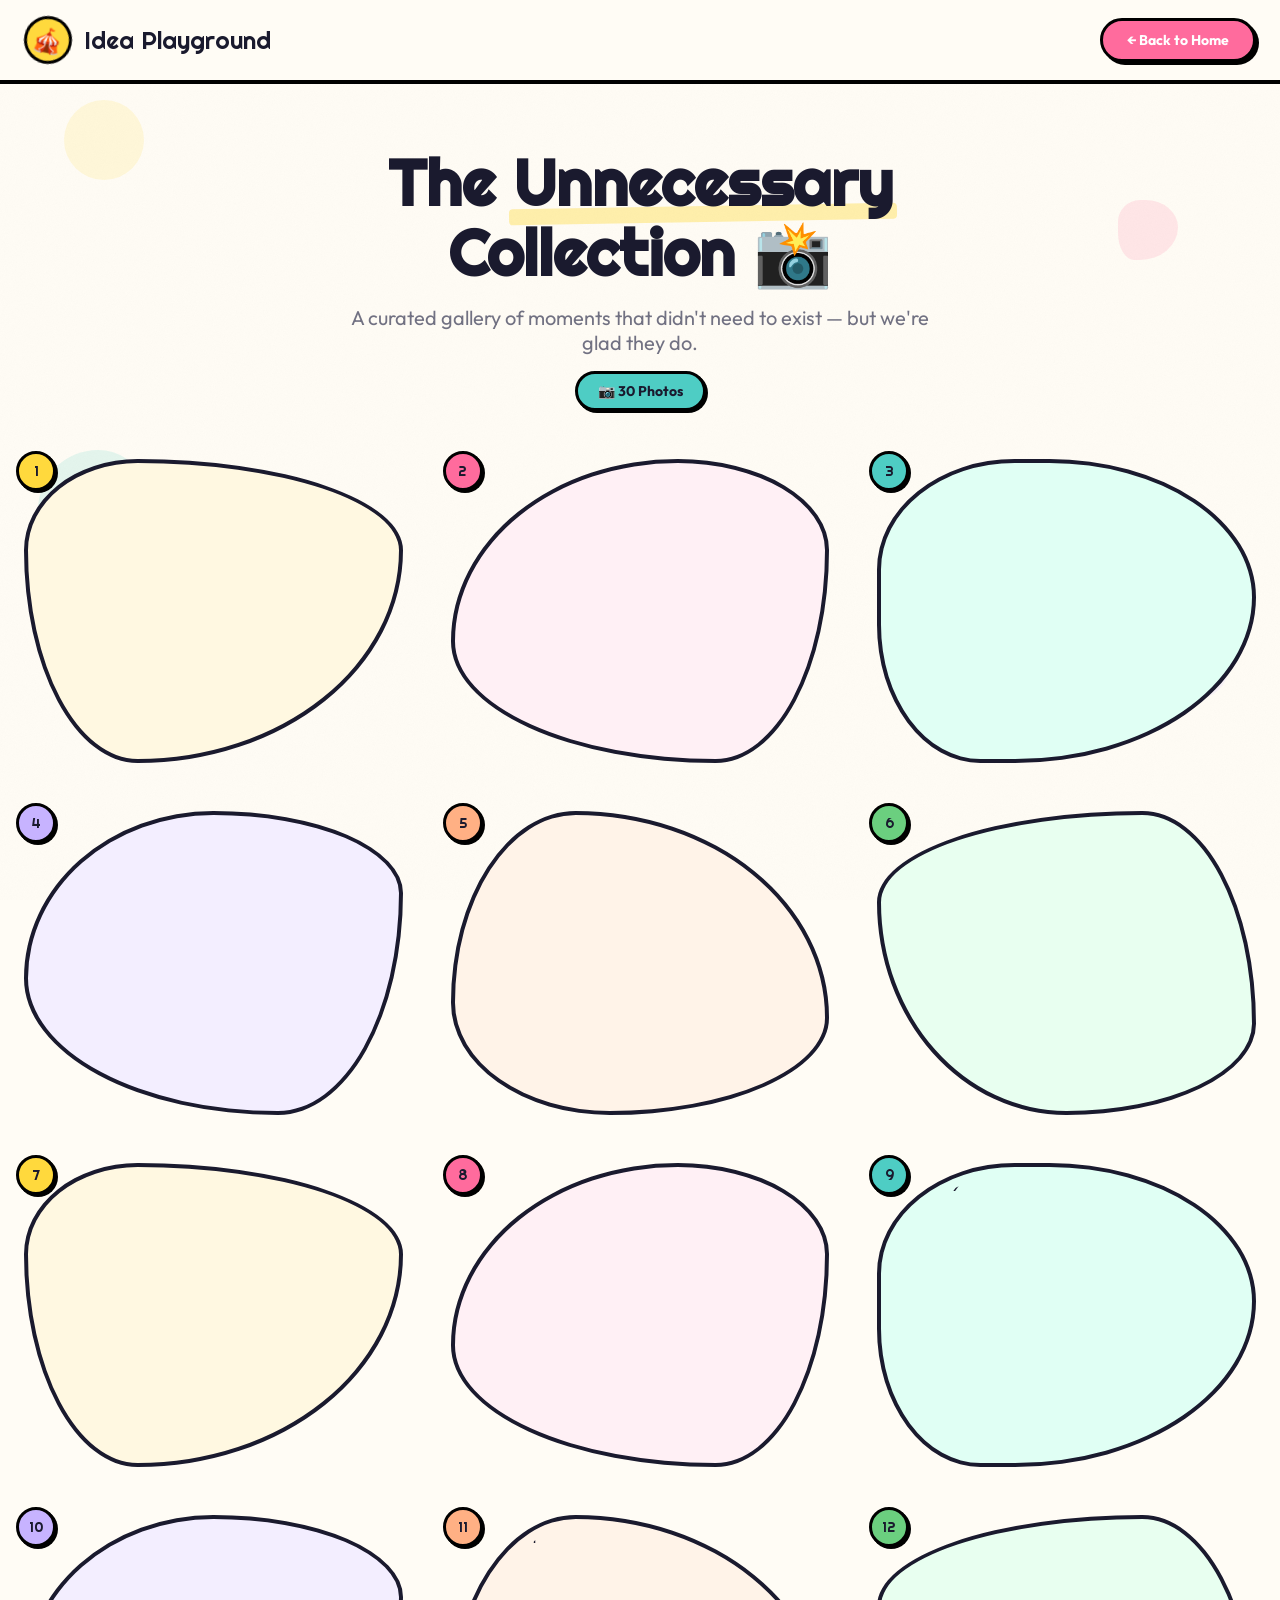
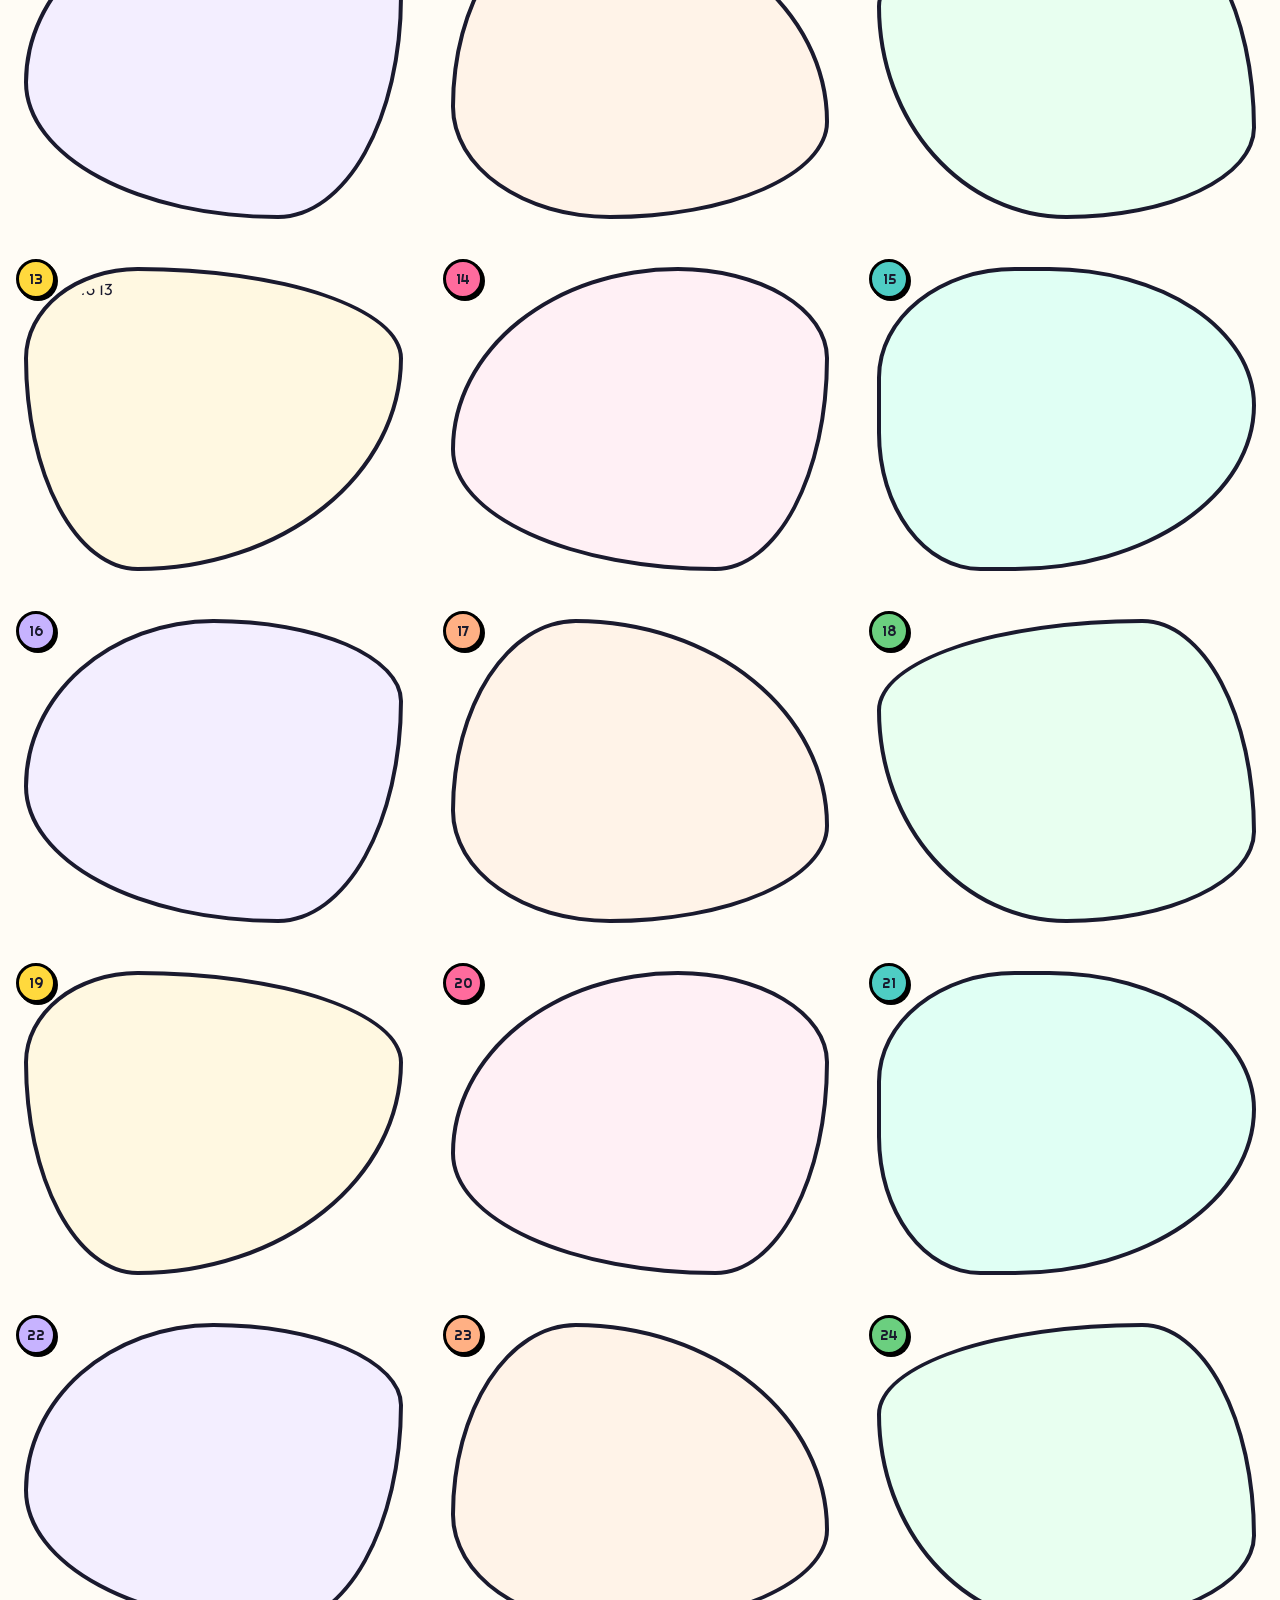
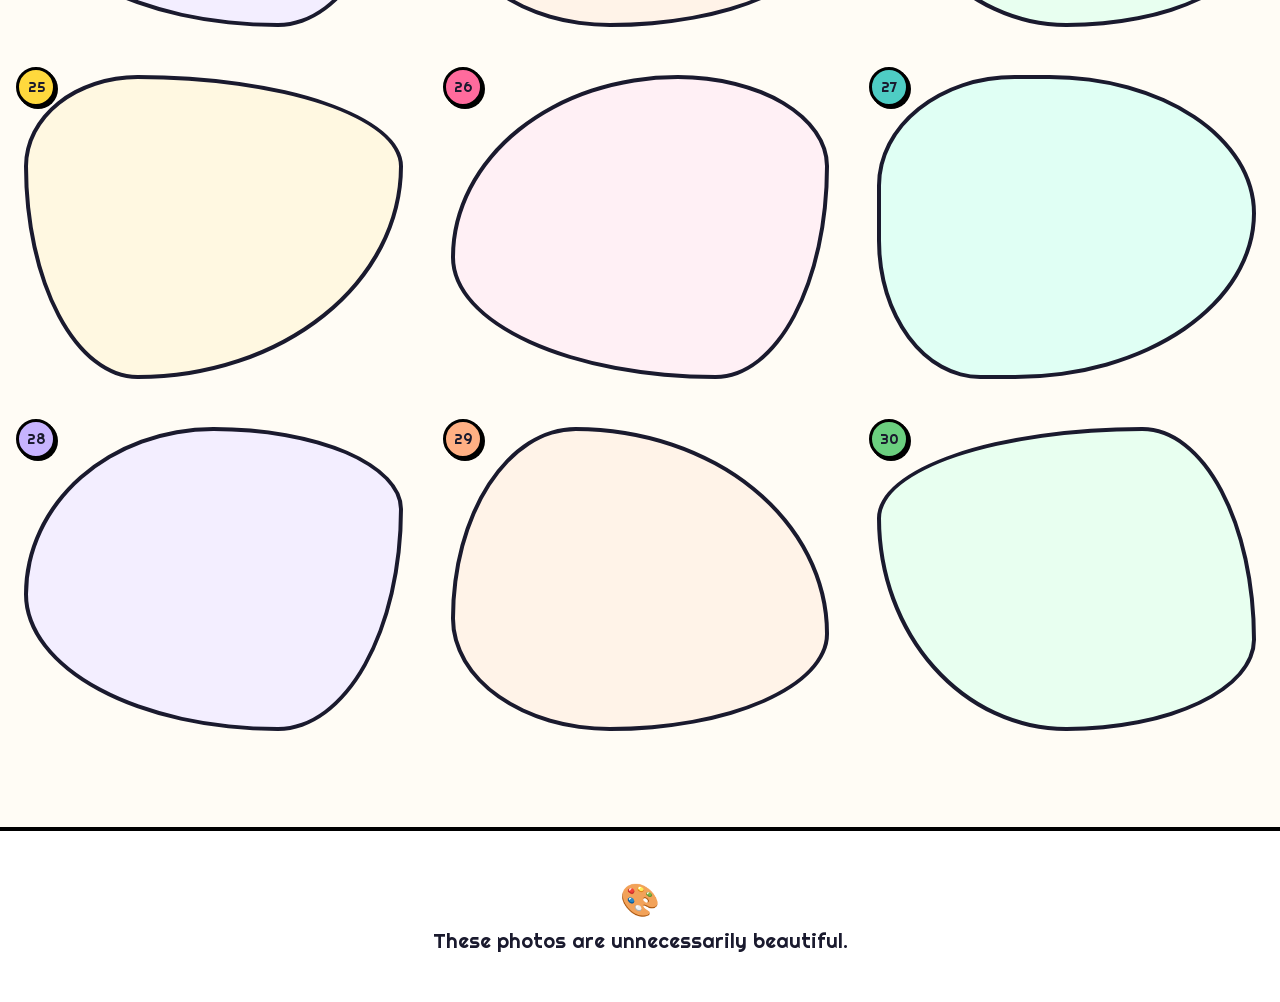
==== gallery.html @ 0ac9decb "Add files via upload" ====
<!DOCTYPE html>
<html lang="en">
<head>
  <meta charset="utf-8">
  <meta name="viewport" content="width=device-width, initial-scale=1">
  <title>Sada Gallery — The Unnecessary Collection</title>
  <meta name="description" content="A whimsical photo gallery with animated blob frames">
  <link rel="preconnect" href="https://fonts.googleapis.com">
  <link rel="preconnect" href="https://fonts.gstatic.com" crossorigin>
  <link href="https://fonts.googleapis.com/css2?family=Righteous&family=Outfit:wght@300;400;500;600;700;800&display=swap" rel="stylesheet">
  <style>
    /* ===== Variables ===== */
    :root {
      --font-display: 'Righteous', sans-serif;
      --font-body: 'Outfit', sans-serif;
      --background: #fffcf5;
      --foreground: #1a1a2e;
      --muted: #717182;
      --sunshine: #FFD93D;
      --coral: #FF6B9D;
      --sky: #6BCF7F;
      --mint: #4ECDC4;
      --lavender: #C7B3FF;
      --peach: #FFB084;
    }

    /* ===== Reset ===== */
    *, *::before, *::after { margin: 0; padding: 0; box-sizing: border-box; }
    html { scroll-behavior: smooth; }

    body {
      font-family: var(--font-body);
      background-color: var(--background);
      color: var(--foreground);
      overflow-x: hidden;
      min-height: 100vh;
    }

    /* ===== Background Noise ===== */
    .bg-noise {
      position: fixed; inset: 0;
      pointer-events: none; z-index: 0; opacity: 0.03;
    }

    /* ===== Animations ===== */
    @keyframes wobble1 {
      0%, 100% { transform: rotate(-2deg) scale(1); }
      25% { transform: rotate(1deg) scale(1.02); }
      50% { transform: rotate(-1deg) scale(0.98); }
      75% { transform: rotate(2deg) scale(1.01); }
    }
    @keyframes wobble2 {
      0%, 100% { transform: rotate(1deg) translateY(0); }
      33% { transform: rotate(-2deg) translateY(-8px); }
      66% { transform: rotate(2deg) translateY(4px); }
    }
    @keyframes wobble3 {
      0%, 100% { transform: rotate(0deg) scale(1); }
      20% { transform: rotate(-3deg) scale(1.03); }
      40% { transform: rotate(1deg) scale(0.97); }
      60% { transform: rotate(-1deg) scale(1.02); }
      80% { transform: rotate(2deg) scale(0.99); }
    }
    @keyframes float-up {
      0%, 100% { transform: translateY(0) rotate(-1deg); }
      50% { transform: translateY(-12px) rotate(1deg); }
    }
    @keyframes float-down {
      0%, 100% { transform: translateY(0) rotate(1deg); }
      50% { transform: translateY(8px) rotate(-1deg); }
    }
    @keyframes spin-slow {
      from { transform: rotate(0deg); }
      to { transform: rotate(360deg); }
    }
    @keyframes blob-morph {
      0%, 100% { border-radius: 30% 70% 70% 30% / 30% 30% 70% 70%; }
      25% { border-radius: 58% 42% 55% 45% / 56% 60% 40% 44%; }
      50% { border-radius: 50% 50% 33% 67% / 55% 27% 73% 45%; }
      75% { border-radius: 33% 67% 58% 42% / 63% 68% 32% 37%; }
    }
    @keyframes fadeInUp {
      from { opacity: 0; transform: translateY(40px); }
      to { opacity: 1; transform: translateY(0); }
    }
    @keyframes pulse-glow {
      0%, 100% { box-shadow: 0 0 20px rgba(255,107,157,0.2); }
      50% { box-shadow: 0 0 40px rgba(255,107,157,0.4); }
    }

    /* ===== Header ===== */
    .header {
      position: sticky; top: 0; z-index: 50;
      background: rgba(255, 252, 245, 0.9);
      backdrop-filter: blur(8px);
      border-bottom: 4px solid black;
    }
    .header-inner {
      max-width: 80rem; margin: 0 auto;
      padding: 16px 24px;
      display: flex; align-items: center; justify-content: space-between;
    }
    .logo {
      display: flex; align-items: center; gap: 12px;
      text-decoration: none; color: inherit;
    }
    .logo-icon {
      width: 48px; height: 48px; border-radius: 50%;
      background: var(--sunshine);
      display: flex; align-items: center; justify-content: center;
      transform: rotate(12deg); border: 3px solid black;
      font-size: 1.5rem;
      transition: all 0.3s ease;
    }
    .logo:hover .logo-icon { transform: rotate(0deg) scale(1.1); }
    .logo-text { font-family: var(--font-display); font-size: 1.5rem; }
    .btn-back {
      padding: 10px 24px; background: var(--coral); color: white;
      border-radius: 9999px; font-weight: 700; font-size: 0.875rem;
      border: 3px solid black; cursor: pointer;
      box-shadow: 3px 3px 0px 0px rgba(0,0,0,1);
      transition: all 0.3s ease; text-decoration: none;
    }
    .btn-back:hover {
      transform: scale(1.05) rotate(-2deg);
      box-shadow: 5px 5px 0px 0px rgba(0,0,0,1);
    }

    /* ===== Hero ===== */
    .gallery-hero {
      text-align: center;
      padding: 64px 24px 48px;
      position: relative;
    }
    .gallery-hero h1 {
      font-family: var(--font-display);
      font-size: clamp(2.5rem, 5vw, 4.5rem);
      line-height: 1.1;
      margin-bottom: 16px;
    }
    .gallery-hero h1 .highlight {
      position: relative; display: inline-block;
    }
    .gallery-hero h1 .highlight::after {
      content: '';
      position: absolute; bottom: -4px; left: -4px;
      width: calc(100% + 8px); height: 16px;
      background: var(--sunshine); opacity: 0.4;
      border-radius: 4px; z-index: -1;
      transform: rotate(-1deg);
    }
    .gallery-hero p {
      font-size: 1.25rem; color: var(--muted);
      max-width: 600px; margin: 0 auto;
    }
    .photo-count {
      display: inline-block; margin-top: 16px;
      padding: 8px 20px; background: var(--mint);
      border-radius: 9999px; font-weight: 700;
      font-size: 0.875rem; border: 3px solid black;
      box-shadow: 2px 2px 0px 0px rgba(0,0,0,1);
    }

    /* ===== Floating Decorations ===== */
    .deco { position: absolute; pointer-events: none; opacity: 0.15; }
    .deco-1 { top: 100px; left: 5%; width: 80px; height: 80px; background: var(--sunshine); border-radius: 50%; animation: float-up 6s ease-in-out infinite; }
    .deco-2 { top: 200px; right: 8%; width: 60px; height: 60px; background: var(--coral); border-radius: 40% 60% 70% 30% / 40% 50% 60% 50%; animation: wobble2 8s ease-in-out infinite; }
    .deco-3 { top: 50%; left: 3%; width: 100px; height: 100px; background: var(--mint); border-radius: 60% 40% 30% 70% / 60% 30% 70% 40%; animation: wobble3 10s ease-in-out infinite; }
    .deco-4 { top: 70%; right: 4%; width: 70px; height: 70px; background: var(--lavender); border-radius: 50%; animation: float-down 7s ease-in-out infinite; }

    /* ===== Gallery Grid ===== */
    .gallery {
      max-width: 80rem; margin: 0 auto;
      padding: 0 24px 96px;
      display: grid;
      grid-template-columns: repeat(auto-fill, minmax(300px, 1fr));
      gap: 48px;
      position: relative; z-index: 10;
    }

    /* ===== Photo Frame ===== */
    .photo-frame {
      position: relative;
      opacity: 0;
      animation: fadeInUp 0.6s ease forwards;
    }
    .photo-frame:nth-child(odd) { animation-delay: 0.1s; }
    .photo-frame:nth-child(even) { animation-delay: 0.2s; }

    .photo-blob {
      position: relative;
      border: 4px solid black;
      overflow: hidden;
      cursor: pointer;
      transition: box-shadow 0.3s ease, transform 0.3s ease;
      background: white;
      padding: 8px;
    }
    .photo-blob:hover {
      box-shadow: 8px 8px 0px 0px rgba(0,0,0,1);
      z-index: 20;
    }

    /* Different blob shapes for each card */
    .shape-1 { border-radius: 30% 70% 70% 30% / 30% 30% 70% 70%; }
    .shape-2 { border-radius: 60% 40% 30% 70% / 60% 30% 70% 40%; }
    .shape-3 { border-radius: 40% 60% 70% 30% / 40% 50% 60% 50%; }
    .shape-4 { border-radius: 50% 50% 33% 67% / 55% 27% 73% 45%; }
    .shape-5 { border-radius: 33% 67% 58% 42% / 63% 68% 32% 37%; }
    .shape-6 { border-radius: 70% 30% 50% 50% / 30% 70% 30% 70%; }

    /* Different animations for each card */
    .anim-1 { animation: wobble1 6s ease-in-out infinite, fadeInUp 0.6s ease forwards; }
    .anim-2 { animation: wobble2 7s ease-in-out infinite, fadeInUp 0.6s ease forwards; }
    .anim-3 { animation: wobble3 8s ease-in-out infinite, fadeInUp 0.6s ease forwards; }
    .anim-4 { animation: float-up 5s ease-in-out infinite, fadeInUp 0.6s ease forwards; }
    .anim-5 { animation: float-down 6s ease-in-out infinite, fadeInUp 0.6s ease forwards; }
    .anim-6 { animation: blob-morph 10s ease-in-out infinite, fadeInUp 0.6s ease forwards; }

    .photo-blob img {
      width: 100%; height: 280px;
      object-fit: cover;
      border-radius: inherit;
      display: block;
    }

    /* Color accents per frame */
    .accent-yellow { border-color: #1a1a2e; background: #FFF8E1; }
    .accent-pink { border-color: #1a1a2e; background: #FFF0F5; }
    .accent-mint { border-color: #1a1a2e; background: #E0FFF4; }
    .accent-lavender { border-color: #1a1a2e; background: #F3EEFF; }
    .accent-peach { border-color: #1a1a2e; background: #FFF3E8; }
    .accent-sky { border-color: #1a1a2e; background: #E8FFF0; }

    /* Photo number badge */
    .photo-badge {
      position: absolute; top: -8px; left: -8px;
      width: 40px; height: 40px;
      border-radius: 50%; border: 3px solid black;
      display: flex; align-items: center; justify-content: center;
      font-family: var(--font-display);
      font-size: 0.875rem; z-index: 5;
      box-shadow: 2px 2px 0px 0px rgba(0,0,0,1);
    }

    /* Hover star */
    .hover-star {
      position: absolute; top: -12px; right: -12px;
      width: 32px; height: 32px;
      opacity: 0; transition: all 0.3s ease;
      z-index: 5;
    }
    .photo-frame:hover .hover-star {
      opacity: 1; transform: rotate(20deg) scale(1.2);
    }

    /* ===== Lightbox ===== */
    .lightbox {
      position: fixed; inset: 0;
      background: rgba(0,0,0,0.85);
      z-index: 1000;
      display: none; align-items: center; justify-content: center;
      cursor: pointer;
      backdrop-filter: blur(4px);
    }
    .lightbox.active { display: flex; }
    .lightbox img {
      max-width: 90vw; max-height: 90vh;
      object-fit: contain;
      border-radius: 16px;
      border: 4px solid white;
      box-shadow: 0 20px 60px rgba(0,0,0,0.5);
    }
    .lightbox-close {
      position: absolute; top: 24px; right: 24px;
      width: 48px; height: 48px;
      background: white; border: 3px solid black;
      border-radius: 50%; font-size: 1.5rem;
      cursor: pointer; display: flex;
      align-items: center; justify-content: center;
      box-shadow: 3px 3px 0px 0px rgba(0,0,0,1);
      transition: all 0.3s ease;
    }
    .lightbox-close:hover { transform: rotate(90deg) scale(1.1); }
    .lightbox-nav {
      position: absolute; top: 50%;
      transform: translateY(-50%);
      width: 56px; height: 56px;
      background: white; border: 3px solid black;
      border-radius: 50%; font-size: 1.5rem;
      cursor: pointer; display: flex;
      align-items: center; justify-content: center;
      box-shadow: 3px 3px 0px 0px rgba(0,0,0,1);
      transition: all 0.3s ease;
    }
    .lightbox-nav:hover { transform: translateY(-50%) scale(1.1); }
    .lightbox-prev { left: 24px; }
    .lightbox-next { right: 24px; }

    /* ===== Footer ===== */
    .gallery-footer {
      text-align: center; padding: 48px 24px;
      border-top: 4px solid black;
      background: white;
    }
    .gallery-footer p {
      font-family: var(--font-display);
      font-size: 1.25rem;
    }
    .gallery-footer .emoji { font-size: 2rem; display: block; margin-bottom: 8px; }

    /* ===== Responsive ===== */
    @media (max-width: 768px) {
      .gallery {
        grid-template-columns: repeat(auto-fill, minmax(250px, 1fr));
        gap: 32px;
      }
      .photo-blob img { height: 220px; }
    }
    @media (max-width: 480px) {
      .gallery {
        grid-template-columns: 1fr;
        gap: 24px; padding: 0 16px 64px;
      }
    }
  </style>
</head>
<body>

  <!-- Background noise -->
  <div class="bg-noise">
    <svg width="100%" height="100%">
      <filter id="noise">
        <feTurbulence type="fractalNoise" baseFrequency="0.9" numOctaves="4"></feTurbulence>
        <feColorMatrix type="saturate" values="0"></feColorMatrix>
      </filter>
      <rect width="100%" height="100%" filter="url(#noise)"></rect>
    </svg>
  </div>

  <!-- Floating decorations -->
  <div class="deco deco-1"></div>
  <div class="deco deco-2"></div>
  <div class="deco deco-3"></div>
  <div class="deco deco-4"></div>

  <!-- Header -->
  <header class="header">
    <div class="header-inner">
      <a href="index.html" class="logo">
        <div class="logo-icon">🎪</div>
        <span class="logo-text">Idea Playground</span>
      </a>
      <a href="index.html" class="btn-back">← Back to Home</a>
    </div>
  </header>

  <!-- Hero -->
  <section class="gallery-hero">
    <h1>The <span class="highlight">Unnecessary</span><br>Collection 📸</h1>
    <p>A curated gallery of moments that didn't need to exist — but we're glad they do.</p>
    <div class="photo-count">📷 30 Photos</div>
  </section>

  <!-- Gallery Grid -->
  <div class="gallery" id="gallery">
  </div>

  <!-- Lightbox -->
  <div class="lightbox" id="lightbox">
    <button class="lightbox-close" onclick="closeLightbox()">✕</button>
    <button class="lightbox-nav lightbox-prev" onclick="navLightbox(-1)">←</button>
    <img id="lightbox-img" src="" alt="Full size photo">
    <button class="lightbox-nav lightbox-next" onclick="navLightbox(1)">→</button>
  </div>

  <!-- Footer -->
  <footer class="gallery-footer">
    <p><span class="emoji">🎨</span>These photos are unnecessarily beautiful.</p>
  </footer>

  <script>
    // Photo data from Google Drive
    const photos = [
      { id: "1pluMIYDhJWvR1vtM7H6L1TQ8iAwEkZc1", name: "1" },
      { id: "1iE2qtGjnhJFSxJOiQw80sJ0aonY9Z4Aj", name: "2" },
      { id: "1WebFRYKaKyUlEyIlZkN0jrbzuPI6PftZ", name: "3" },
      { id: "1_NDmUws3oE03EZaKbVxRDV-EwNIK8Gjh", name: "4" },
      { id: "1k0-779DsMyz_ROKezLLPqlm9J4_SB5Uo", name: "5" },
      { id: "1YOjotecnX-j4Q-wKpyNQL9-bXpoQbimQ", name: "6" },
      { id: "1khneKNNSbSXpUPoYTVH63_kPyOloBap3", name: "7" },
      { id: "1tcfl7n4Pipx5oh9IIwLDI9EPjJqfY50R", name: "8" },
      { id: "1zBdILIifgSmAWCi-JEAMx_kc4hxBSDJI", name: "9" },
      { id: "1Bz45L_GBML_XsImUutHoE198qQNbYLv6", name: "10" },
      { id: "1DZj19thfKSmgkYhani-K1Xii1ngtElvw", name: "11" },
      { id: "1bJFtx9TMBw_UI-bDBL8konEGzZPe5I9z", name: "12" },
      { id: "1Ncj0B6o4xh7VdJ4BzY6tEx9AAa2UGmlE", name: "13" },
      { id: "1riz_8_6mW5mffFmG7IAqqp2MjNQcJzrZ", name: "14" },
      { id: "1zXUJXlgy2RaCukEvFt4BtFgER_NEq7-A", name: "15" },
      { id: "1LNS25cOp565WEoqSyz7uyuxYldzgTNVQ", name: "16" },
      { id: "1-CgQ_eBgKWNWk_4WJpp9Z0fFPX3vmllY", name: "17" },
      { id: "1_JQSDe4JXUkqnlz6LXfZLW1lf4NFSOHI", name: "18" },
      { id: "10VvQ-suD34wICrxUt435epPzzi4LzoKu", name: "19" },
      { id: "112iiCloigIZYQ4JeMCmvsUQZtDqzH2G1", name: "20" },
      { id: "1zLEp0HZ4geP_ck-dFUvdvJ8s_x5QZnGU", name: "21" },
      { id: "1vOKlLUnAjhzk9xO_HN3ytNtuP6VCfniC", name: "22" },
      { id: "1Ka0YtPI1-TZuI-igOotrzt67wFooZTZX", name: "23" },
      { id: "1r_M98D11TyaZZyClTlJ-7yvawdLT8L3w", name: "24" },
      { id: "1HF_wJpB9K59xDLtTY6rZ336KLFCc7FcU", name: "25" },
      { id: "1TdmtGTrth6FwZigEIz0b6JY6tdbDHKUQ", name: "26" },
      { id: "1dRE7MURWEoln8-aeDhe2RhgAE15Ku3i8", name: "27" },
      { id: "1nutSFKapv8ip04gxvx-8Y80b6O-4nSwk", name: "28" },
      { id: "1zmke0shnwJaHPe-RWiSjM2KoW34ZMw5W", name: "29" },
      { id: "1wzincuok2hBcKBYuv1hmOQr5nVOnm7u5", name: "30" }
    ];

    const shapes = ['shape-1','shape-2','shape-3','shape-4','shape-5','shape-6'];
    const anims = ['anim-1','anim-2','anim-3','anim-4','anim-5','anim-6'];
    const accents = ['accent-yellow','accent-pink','accent-mint','accent-lavender','accent-peach','accent-sky'];
    const badgeColors = ['#FFD93D','#FF6B9D','#4ECDC4','#C7B3FF','#FFB084','#6BCF7F'];
    const starColors = ['#FFD93D','#FF6B9D','#4ECDC4','#C7B3FF','#FFB084','#6BCF7F'];
    const rotations = [-3, -2, -1, 0, 1, 2, 3];

    let currentIndex = 0;

    function getImageUrl(fileId, size) {
      return `https://drive.google.com/thumbnail?id=${fileId}&sz=w${size || 800}`;
    }

    function buildGallery() {
      const gallery = document.getElementById('gallery');
      
      photos.forEach((photo, i) => {
        const shape = shapes[i % shapes.length];
        const anim = anims[i % anims.length];
        const accent = accents[i % accents.length];
        const badgeColor = badgeColors[i % badgeColors.length];
        const starColor = starColors[(i + 2) % starColors.length];
        const rot = rotations[i % rotations.length];

        const frame = document.createElement('div');
        frame.className = `photo-frame`;
        frame.style.animationDelay = `${i * 0.08}s`;

        frame.innerHTML = `
          <div class="photo-blob ${shape} ${anim} ${accent}" 
               style="transform: rotate(${rot}deg);"
               onclick="openLightbox(${i})">
            <img src="${getImageUrl(photo.id)}" 
                 alt="Photo ${photo.name}" 
                 loading="lazy"
                 onerror="this.src='https://via.placeholder.com/400x300/FFD93D/1a1a2e?text=Photo+${photo.name}'">
          </div>
          <div class="photo-badge" style="background: ${badgeColor};">${photo.name}</div>
          <svg class="hover-star" viewBox="0 0 40 40">
            <path d="M20 5 L23 15 L33 15 L25 22 L28 32 L20 25 L12 32 L15 22 L7 15 L17 15 Z" 
                  fill="${starColor}" stroke="black" stroke-width="2"/>
          </svg>
        `;

        gallery.appendChild(frame);
      });
    }

    // Lightbox
    function openLightbox(index) {
      currentIndex = index;
      const lb = document.getElementById('lightbox');
      const img = document.getElementById('lightbox-img');
      img.src = getImageUrl(photos[index].id, 1600);
      lb.classList.add('active');
      document.body.style.overflow = 'hidden';
    }

    function closeLightbox() {
      document.getElementById('lightbox').classList.remove('active');
      document.body.style.overflow = '';
    }

    function navLightbox(dir) {
      event.stopPropagation();
      currentIndex = (currentIndex + dir + photos.length) % photos.length;
      document.getElementById('lightbox-img').src = getImageUrl(photos[currentIndex].id, 1600);
    }

    // Close lightbox with Escape or click background
    document.addEventListener('keydown', (e) => {
      if (e.key === 'Escape') closeLightbox();
      if (e.key === 'ArrowRight') navLightbox(1);
      if (e.key === 'ArrowLeft') navLightbox(-1);
    });

    document.getElementById('lightbox').addEventListener('click', (e) => {
      if (e.target === document.getElementById('lightbox')) closeLightbox();
    });

    // Build gallery on load
    buildGallery();
  </script>
</body>
</html>
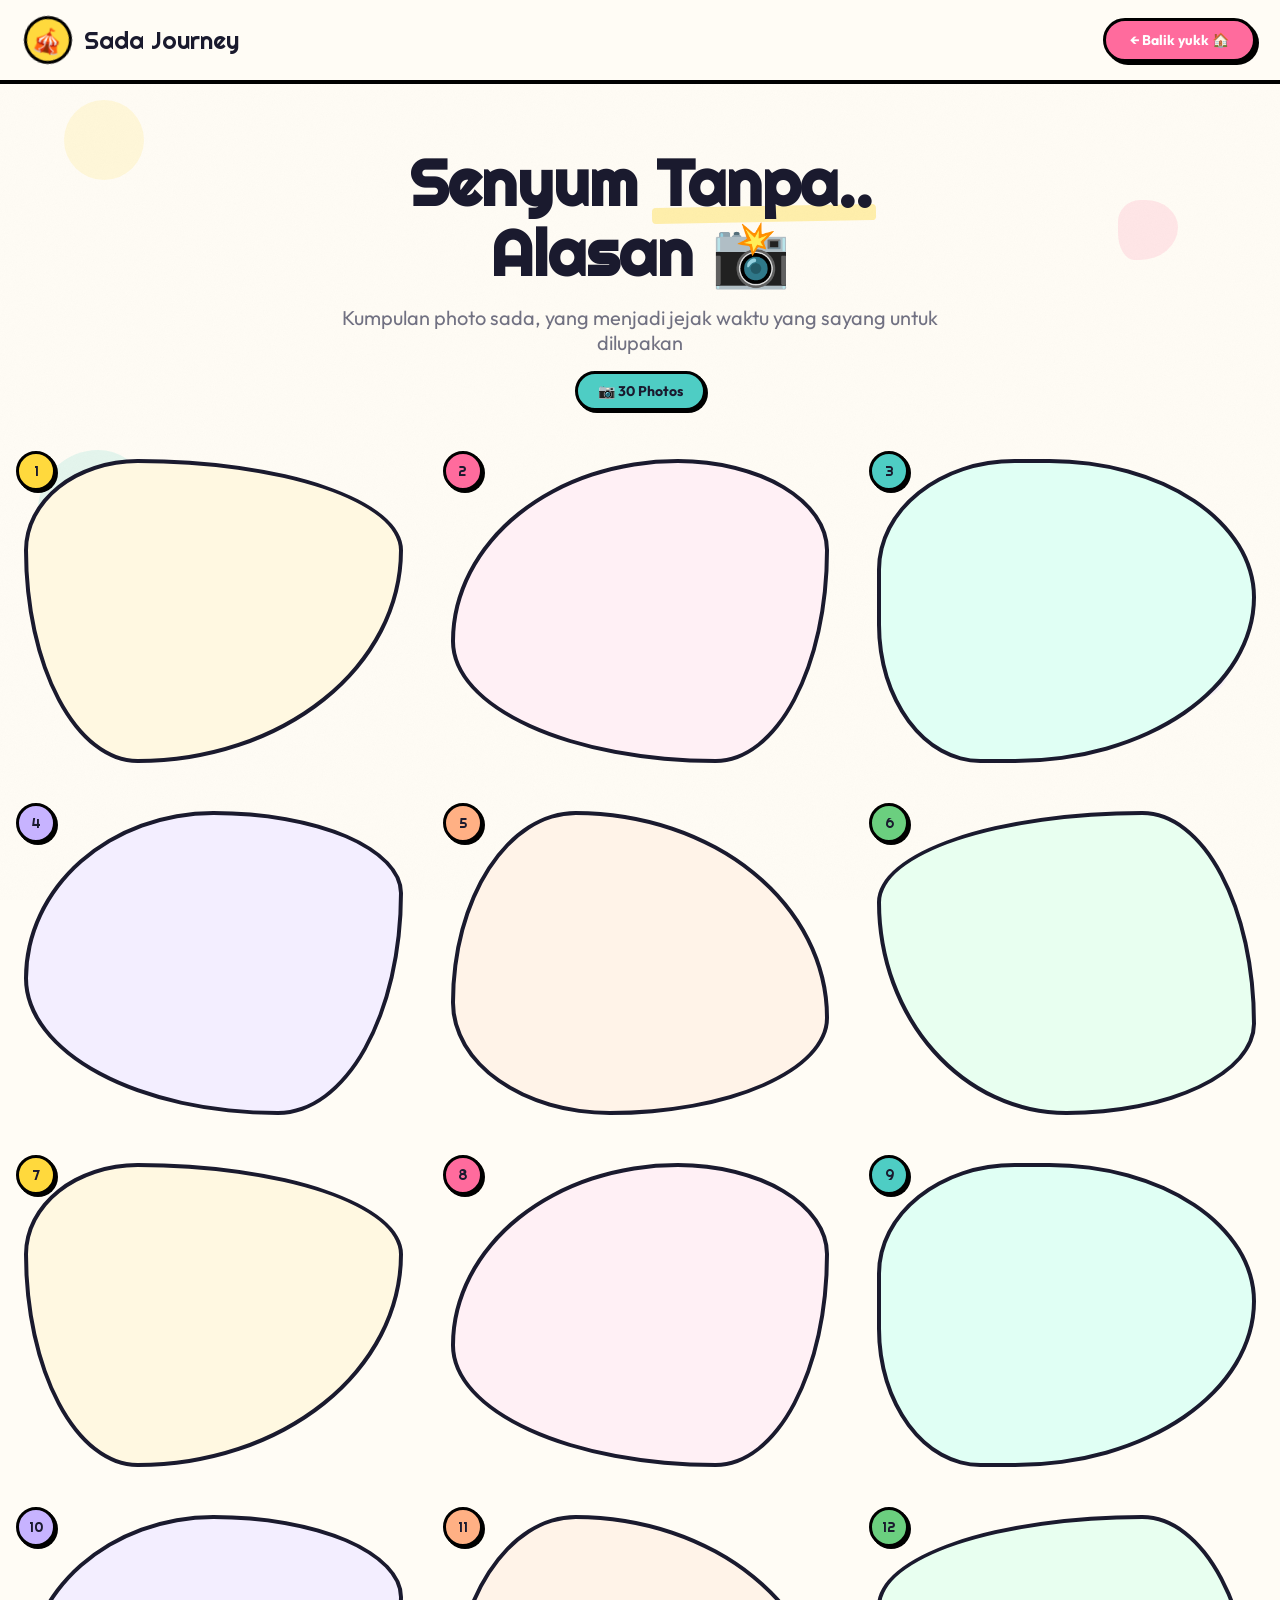
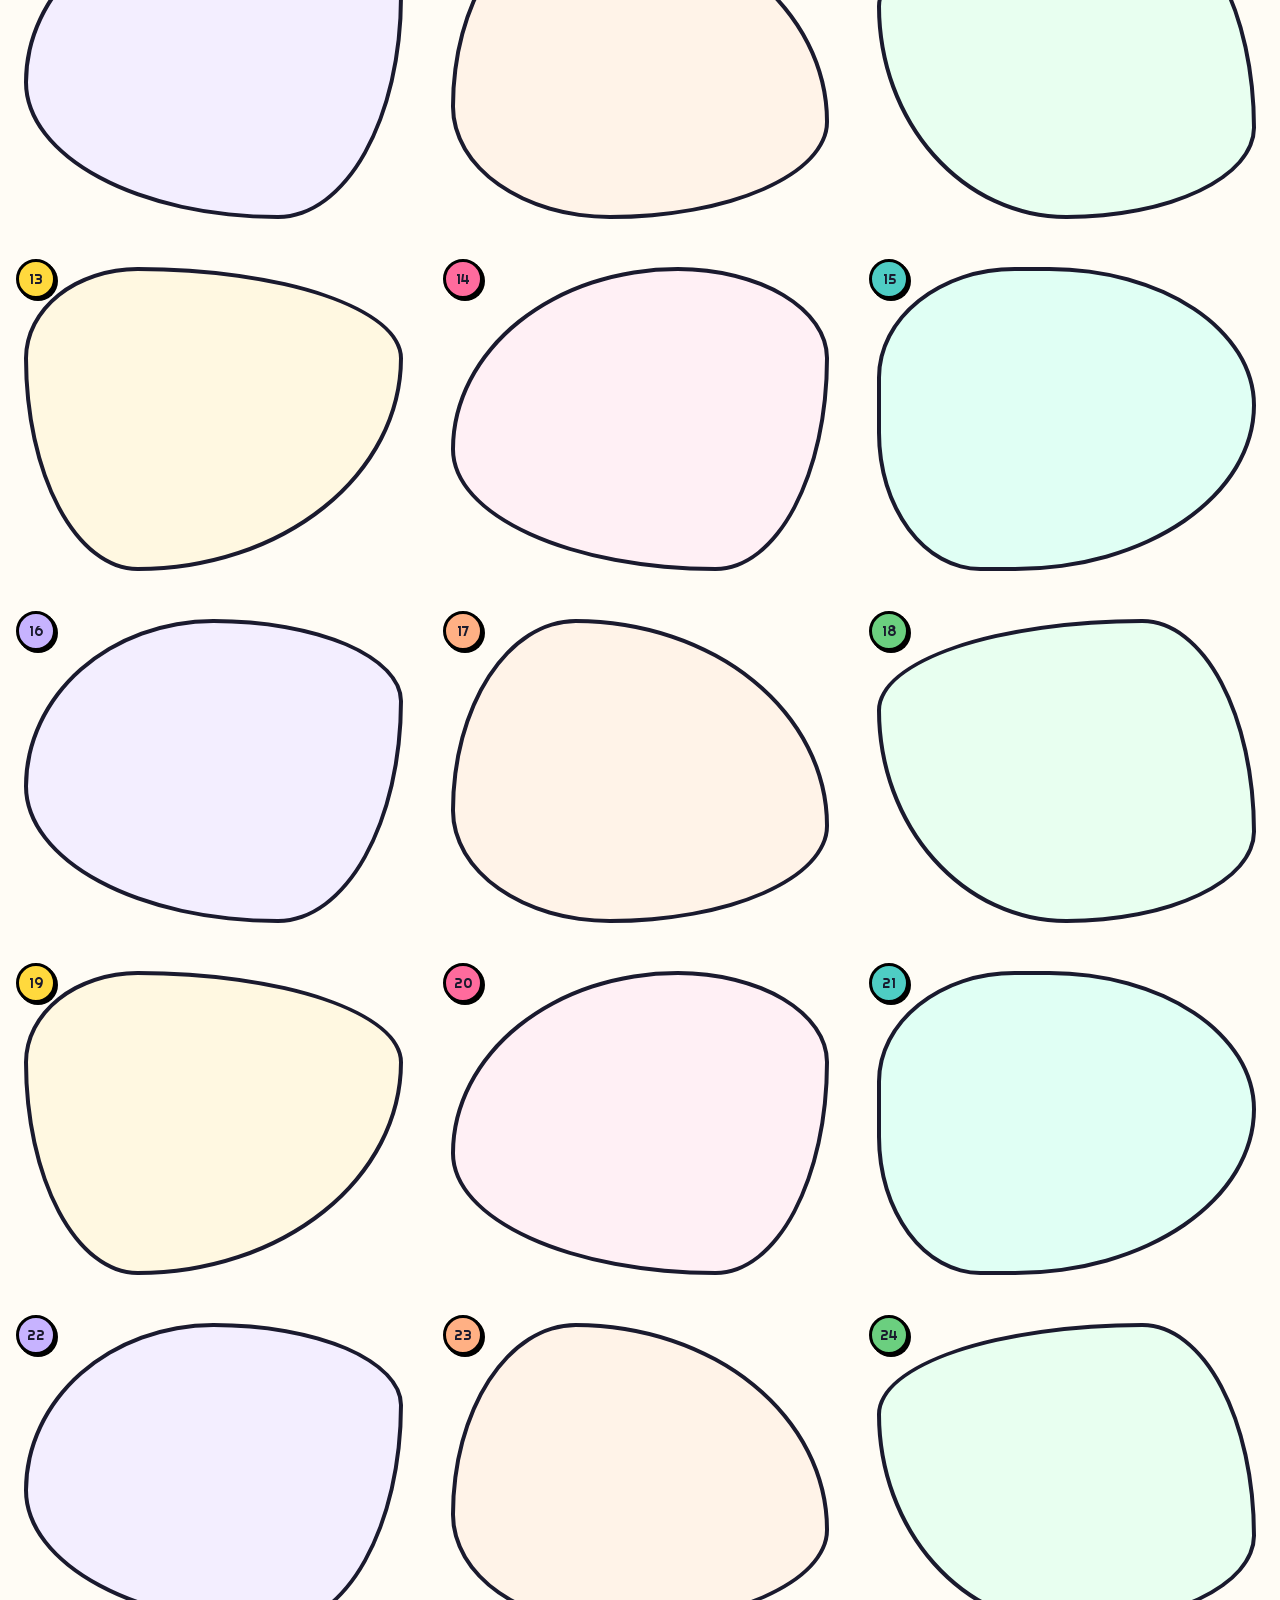
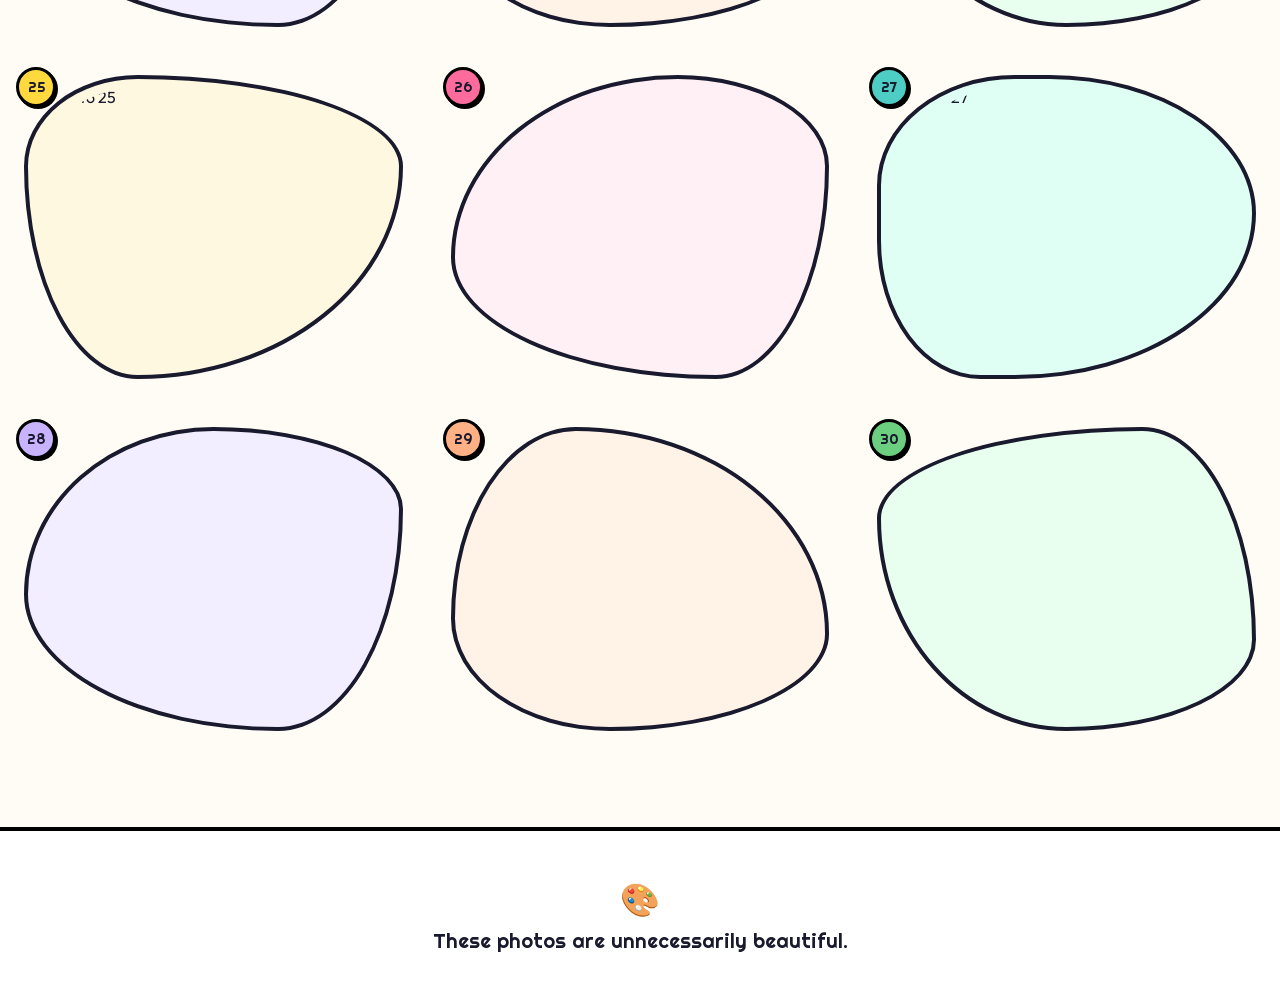
==== commit f2f12f76: "Add files via upload" ====
--- a/gallery.html
+++ b/gallery.html
@@ -349,16 +349,16 @@
     <div class="header-inner">
       <a href="index.html" class="logo">
         <div class="logo-icon">🎪</div>
-        <span class="logo-text">Idea Playground</span>
+        <span class="logo-text">Sada Journey</span>
       </a>
-      <a href="index.html" class="btn-back">← Back to Home</a>
+      <a href="index.html" class="btn-back">← Balik yukk 🏠</a>
     </div>
   </header>
 
   <!-- Hero -->
   <section class="gallery-hero">
-    <h1>The <span class="highlight">Unnecessary</span><br>Collection 📸</h1>
-    <p>A curated gallery of moments that didn't need to exist — but we're glad they do.</p>
+    <h1>Senyum <span class="highlight">Tanpa..</span><br>Alasan 📸</h1>
+    <p>Kumpulan photo sada, yang menjadi jejak waktu yang sayang untuk dilupakan</p>
     <div class="photo-count">📷 30 Photos</div>
   </section>
 
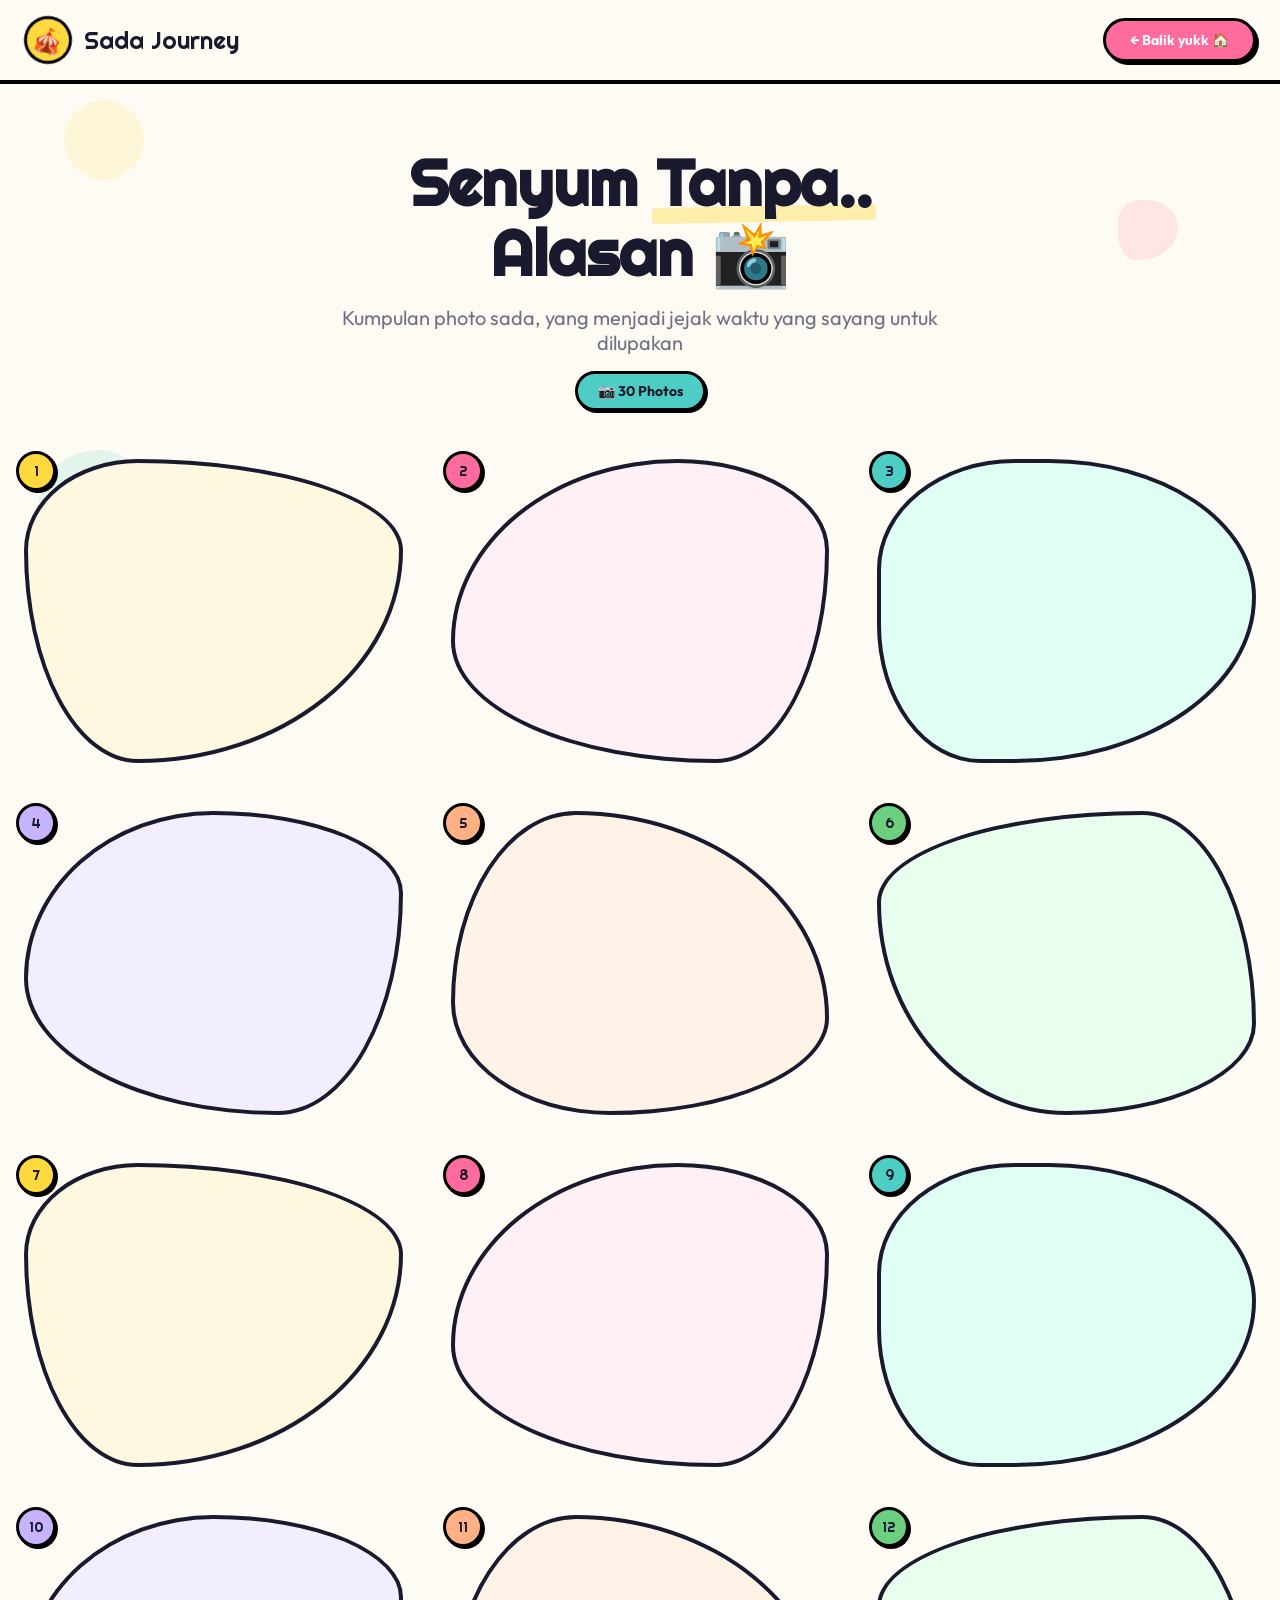
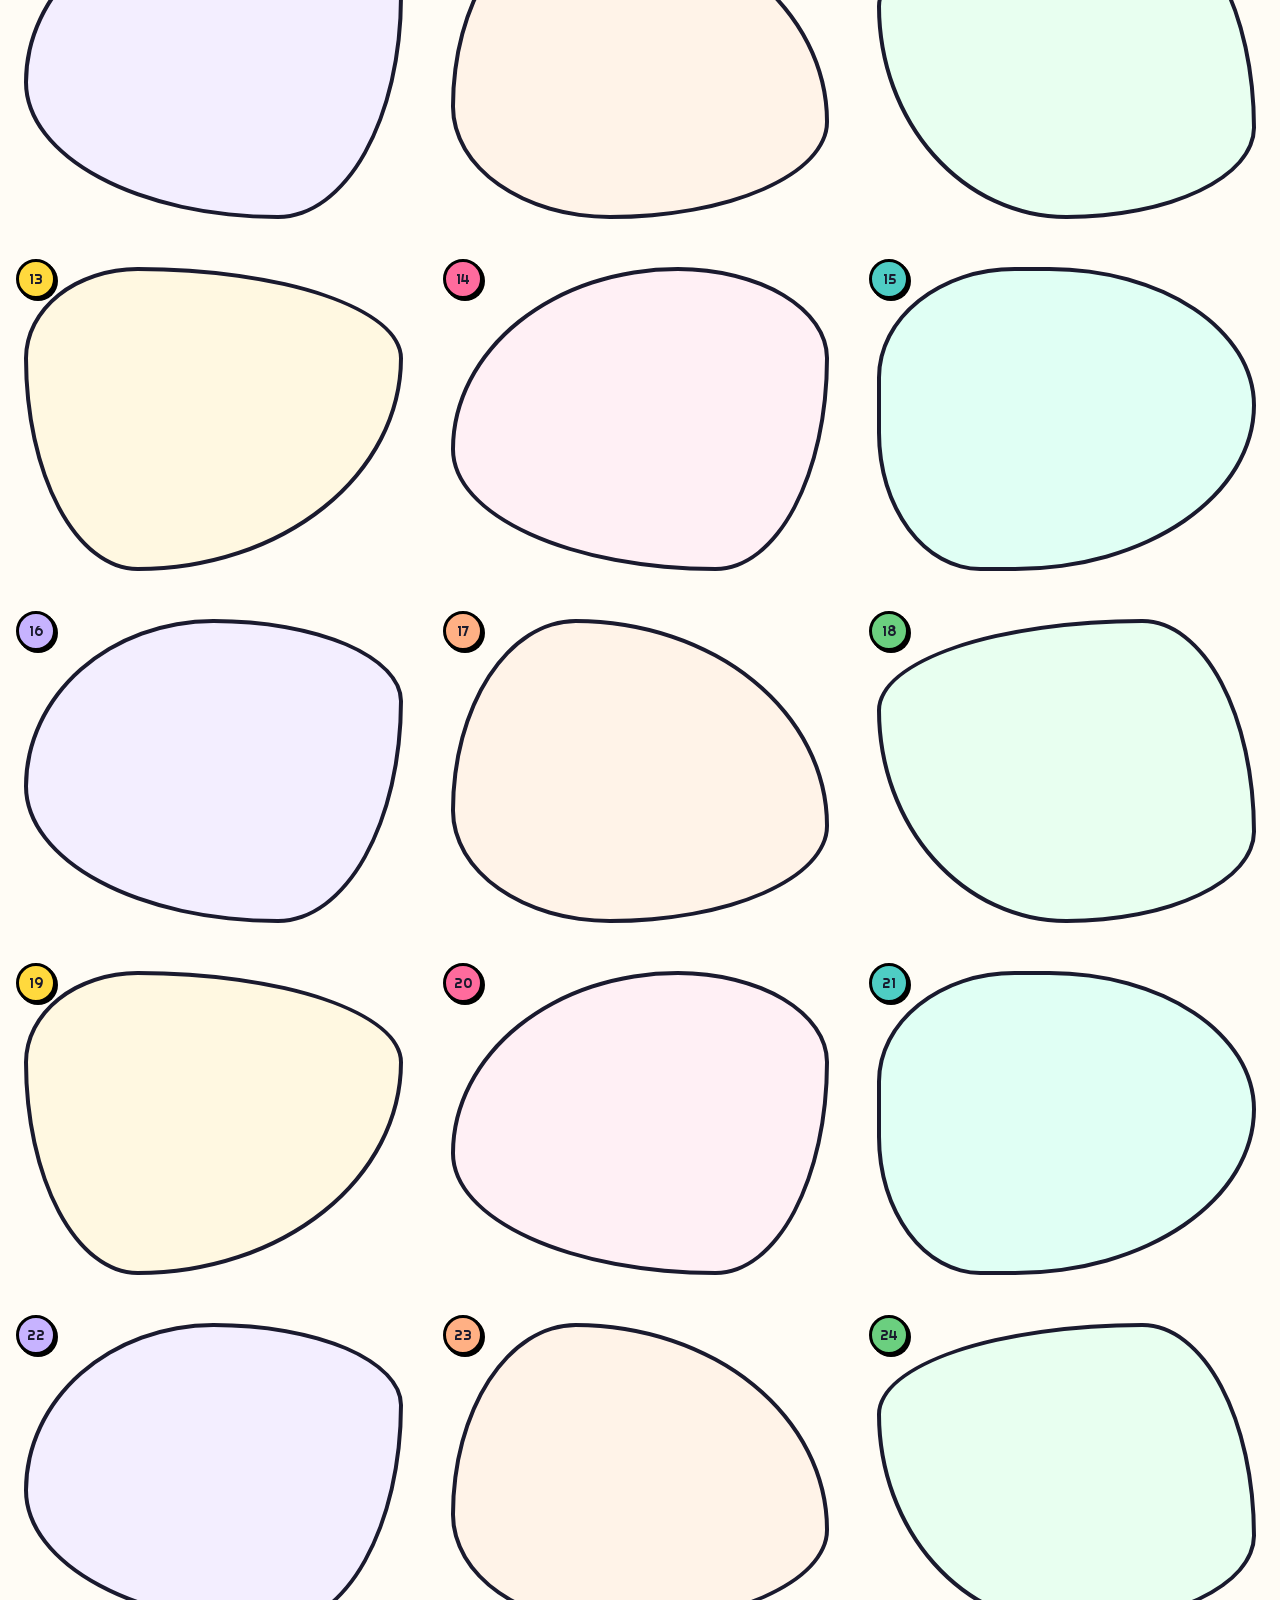
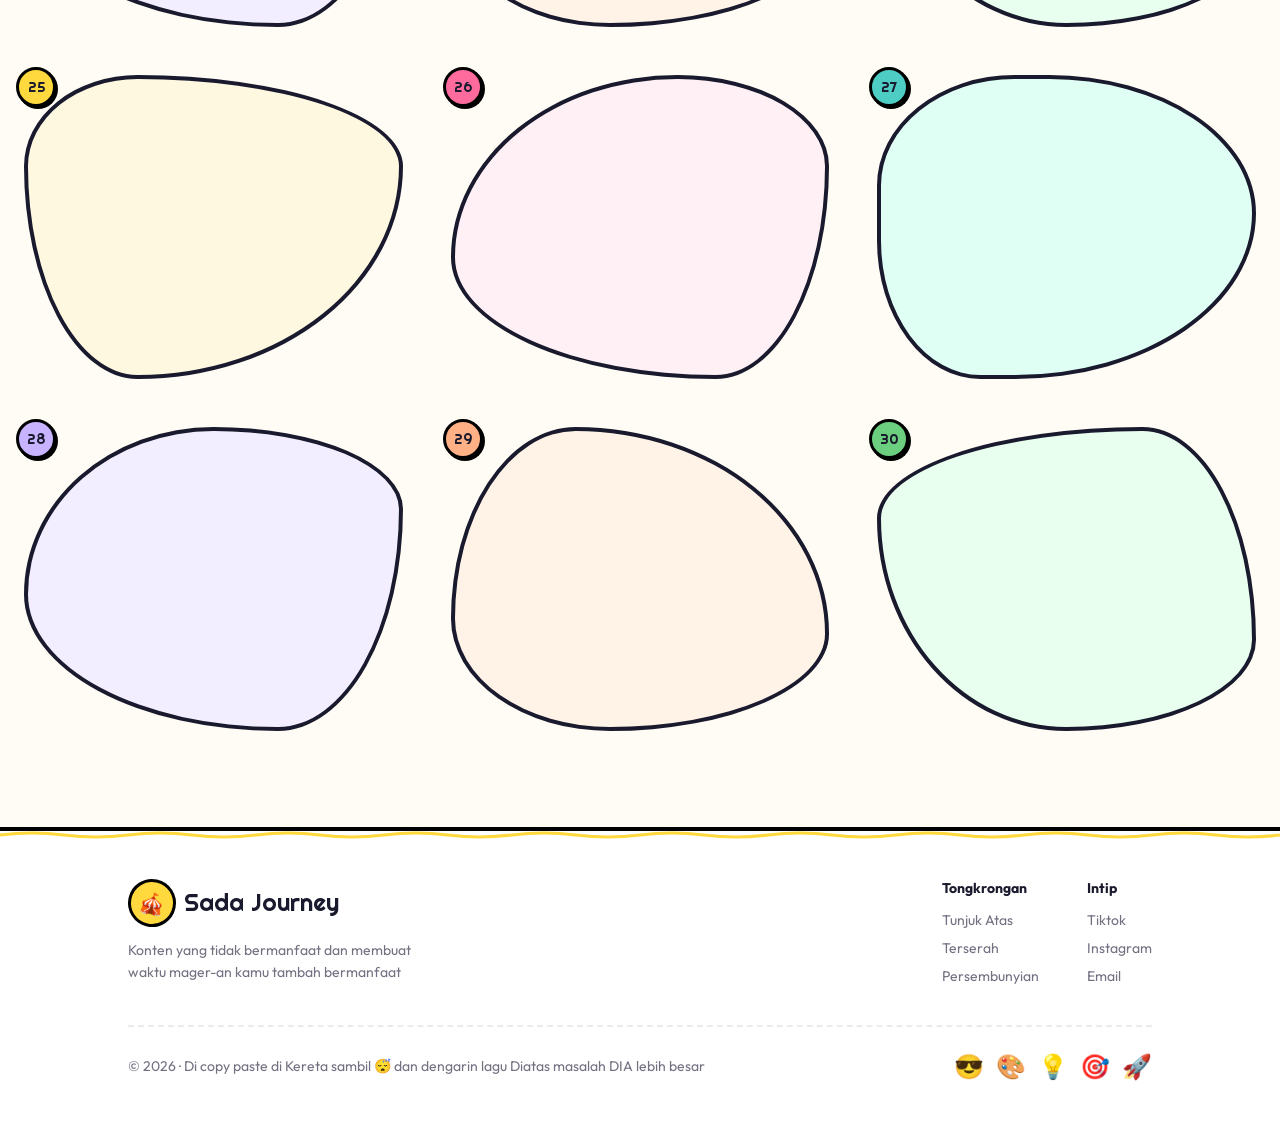
==== commit 4e3fcd4b: "Add files via upload" ====
--- a/gallery.html
+++ b/gallery.html
@@ -298,16 +298,49 @@
     .lightbox-next { right: 24px; }
 
     /* ===== Footer ===== */
-    .gallery-footer {
-      text-align: center; padding: 48px 24px;
+    .site-footer {
+      background: white;
       border-top: 4px solid black;
-      background: white;
-    }
-    .gallery-footer p {
-      font-family: var(--font-display);
-      font-size: 1.25rem;
-    }
-    .gallery-footer .emoji { font-size: 2rem; display: block; margin-bottom: 8px; }
+      padding: 48px 24px;
+      position: relative;
+      z-index: 10;
+    }
+    .footer-wave { position: absolute; top: 0; left: 0; width: 100%; height: 8px; }
+    .footer-inner { max-width: 64rem; margin: 0 auto; }
+    .footer-top {
+      display: flex; flex-wrap: wrap;
+      justify-content: space-between; align-items: flex-start;
+      gap: 32px; margin-bottom: 32px;
+    }
+    .footer-brand { max-width: 320px; }
+    .footer-brand-header { display: flex; align-items: center; gap: 8px; margin-bottom: 12px; }
+    .footer-logo {
+      width: 48px; height: 48px; border-radius: 50%;
+      background: var(--sunshine); display: flex; align-items: center; justify-content: center;
+      border: 3px solid black; font-size: 1.3rem; transform: rotate(12deg);
+    }
+    .footer-brand-name { font-family: var(--font-display); font-size: 1.5rem; }
+    .footer-brand p { font-size: 0.875rem; color: var(--muted); line-height: 1.6; }
+    .footer-links { display: flex; gap: 48px; }
+    .footer-links h4 { font-weight: 700; font-size: 0.875rem; margin-bottom: 12px; }
+    .footer-links ul { list-style: none; }
+    .footer-links li { margin-bottom: 8px; }
+    .footer-links a { font-size: 0.875rem; color: var(--muted); text-decoration: none; transition: color 0.3s; }
+    .footer-links a:hover { color: var(--coral); }
+    .footer-bottom {
+      padding-top: 24px; border-top: 2px dashed rgba(0,0,0,0.08);
+      display: flex; flex-wrap: wrap; justify-content: space-between;
+      align-items: center; gap: 16px;
+    }
+    .footer-bottom p { font-size: 0.875rem; color: var(--muted); }
+    .footer-emojis { display: flex; gap: 12px; }
+    .footer-emojis span { font-size: 1.5rem; cursor: pointer; transition: all 0.3s ease; }
+    .footer-emojis span:hover { transform: scale(1.25) rotate(12deg); }
+    @media (max-width: 640px) {
+      .footer-top { flex-direction: column; }
+      .footer-links { gap: 32px; }
+      .footer-bottom { flex-direction: column; text-align: center; }
+    }
 
     /* ===== Responsive ===== */
     @media (max-width: 768px) {
@@ -375,8 +408,45 @@
   </div>
 
   <!-- Footer -->
-  <footer class="gallery-footer">
-    <p><span class="emoji">🎨</span>These photos are unnecessarily beautiful.</p>
+  <footer class="site-footer">
+    <svg class="footer-wave" viewBox="0 0 1200 10" preserveAspectRatio="none">
+      <path d="M0 5 Q30 0, 60 5 T120 5 T180 5 T240 5 T300 5 T360 5 T420 5 T480 5 T540 5 T600 5 T660 5 T720 5 T780 5 T840 5 T900 5 T960 5 T1020 5 T1080 5 T1140 5 T1200 5" stroke="#FFD93D" stroke-width="4" fill="none"></path>
+    </svg>
+    <div class="footer-inner">
+      <div class="footer-top">
+        <div class="footer-brand">
+          <div class="footer-brand-header">
+            <div class="footer-logo">🎪</div>
+            <span class="footer-brand-name">Sada Journey</span>
+          </div>
+          <p>Konten yang tidak bermanfaat dan membuat waktu mager-an kamu tambah bermanfaat</p>
+        </div>
+        <div class="footer-links">
+          <div>
+            <h4>Tongkrongan</h4>
+            <ul>
+              <li><a href="#">Tunjuk Atas</a></li>
+              <li><a href="#">Terserah</a></li>
+              <li><a href="#">Persembunyian</a></li>
+            </ul>
+          </div>
+          <div>
+            <h4>Intip</h4>
+            <ul>
+              <li><a href="#">Tiktok</a></li>
+              <li><a href="#">Instagram</a></li>
+              <li><a href="#">Email</a></li>
+            </ul>
+          </div>
+        </div>
+      </div>
+      <div class="footer-bottom">
+        <p>© 2026 · Di copy paste di Kereta sambil 😴 dan dengarin lagu Diatas masalah DIA lebih besar</p>
+        <div class="footer-emojis">
+          <span>😎</span><span>🎨</span><span>💡</span><span>🎯</span><span>🚀</span>
+        </div>
+      </div>
+    </div>
   </footer>
 
   <script>
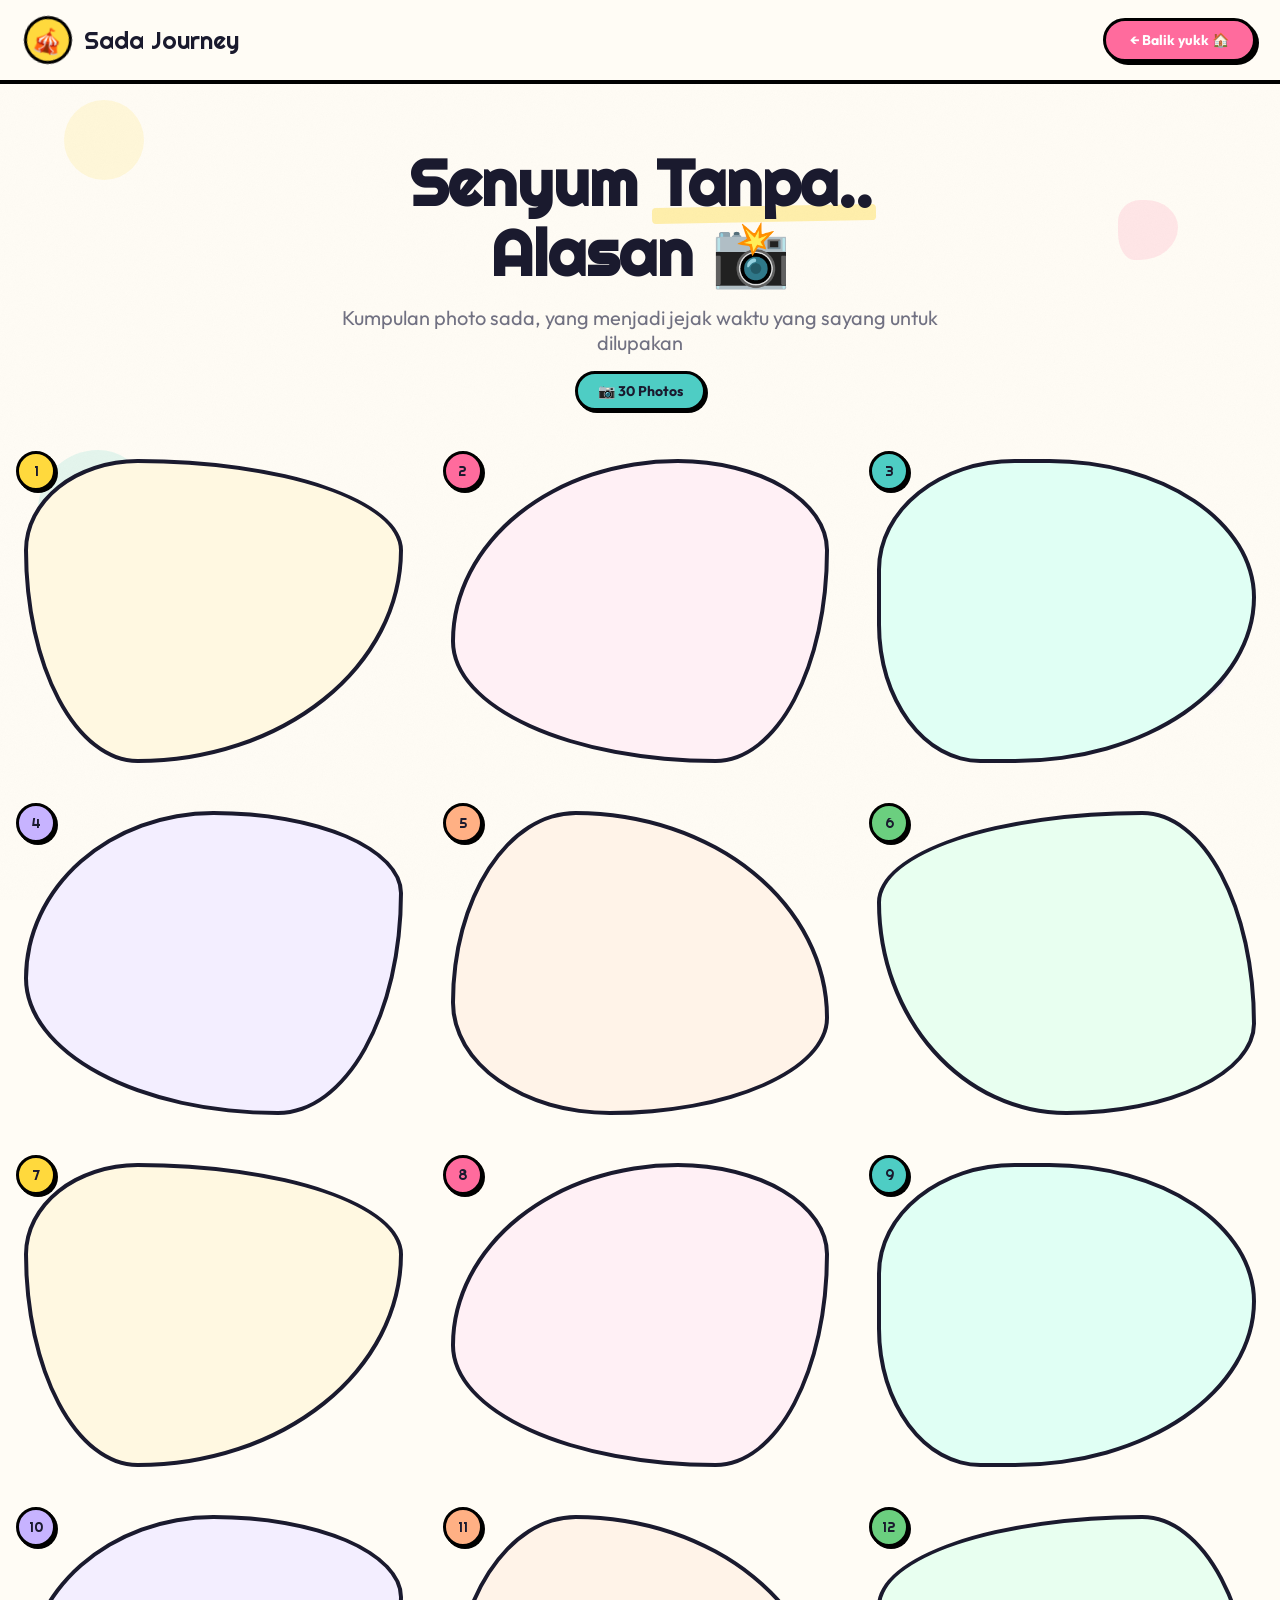
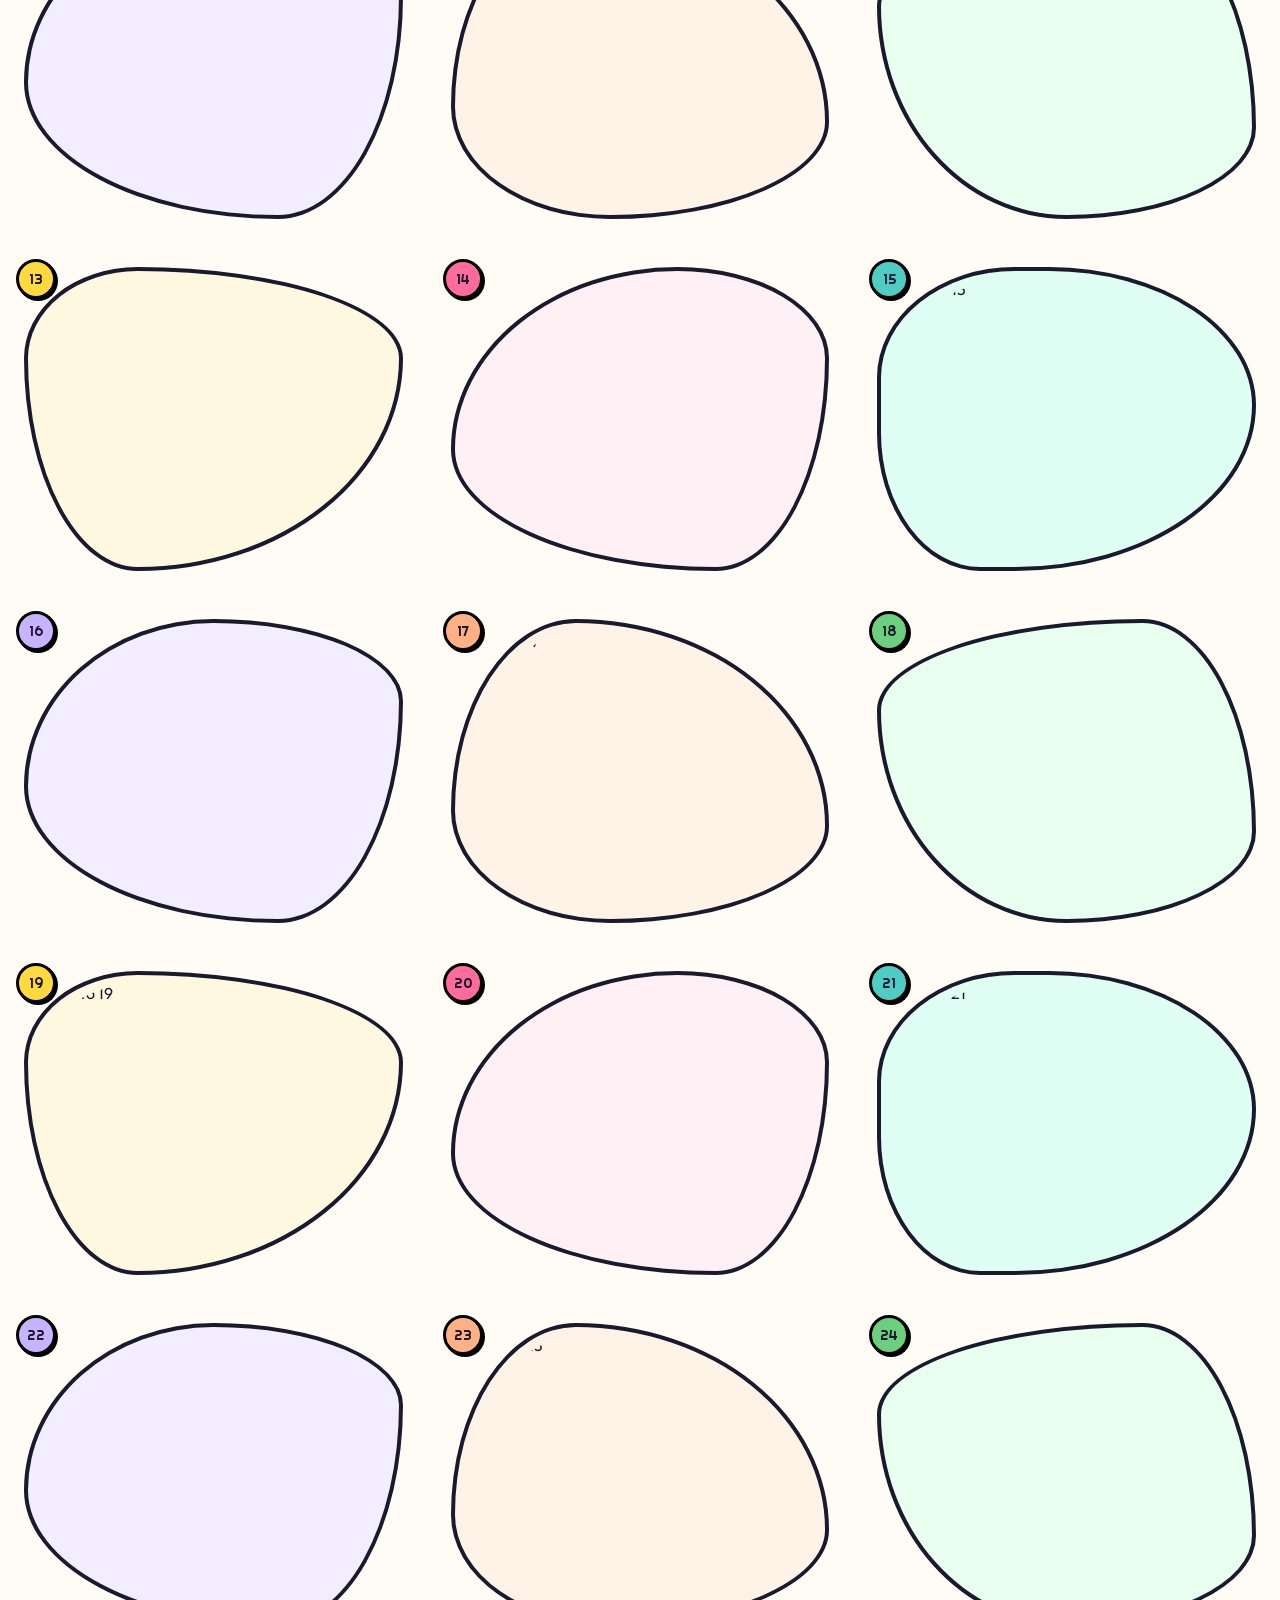
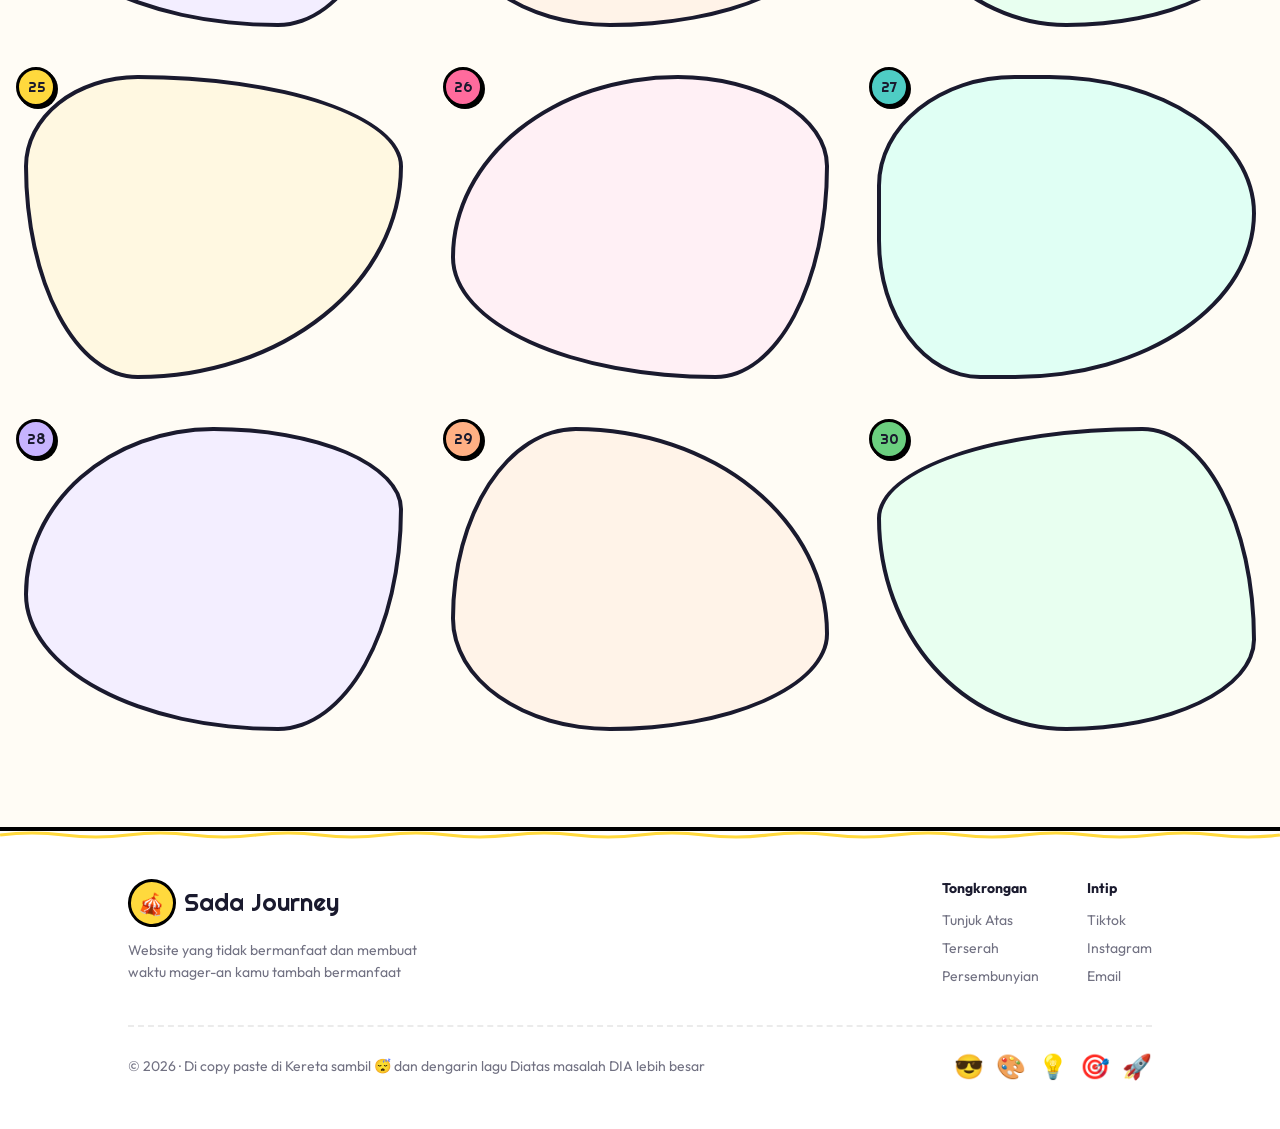
==== commit e5d22f78: "Add files via upload" ====
--- a/gallery.html
+++ b/gallery.html
@@ -419,7 +419,7 @@
             <div class="footer-logo">🎪</div>
             <span class="footer-brand-name">Sada Journey</span>
           </div>
-          <p>Konten yang tidak bermanfaat dan membuat waktu mager-an kamu tambah bermanfaat</p>
+          <p>Website yang tidak bermanfaat dan membuat waktu mager-an kamu tambah bermanfaat</p>
         </div>
         <div class="footer-links">
           <div>
